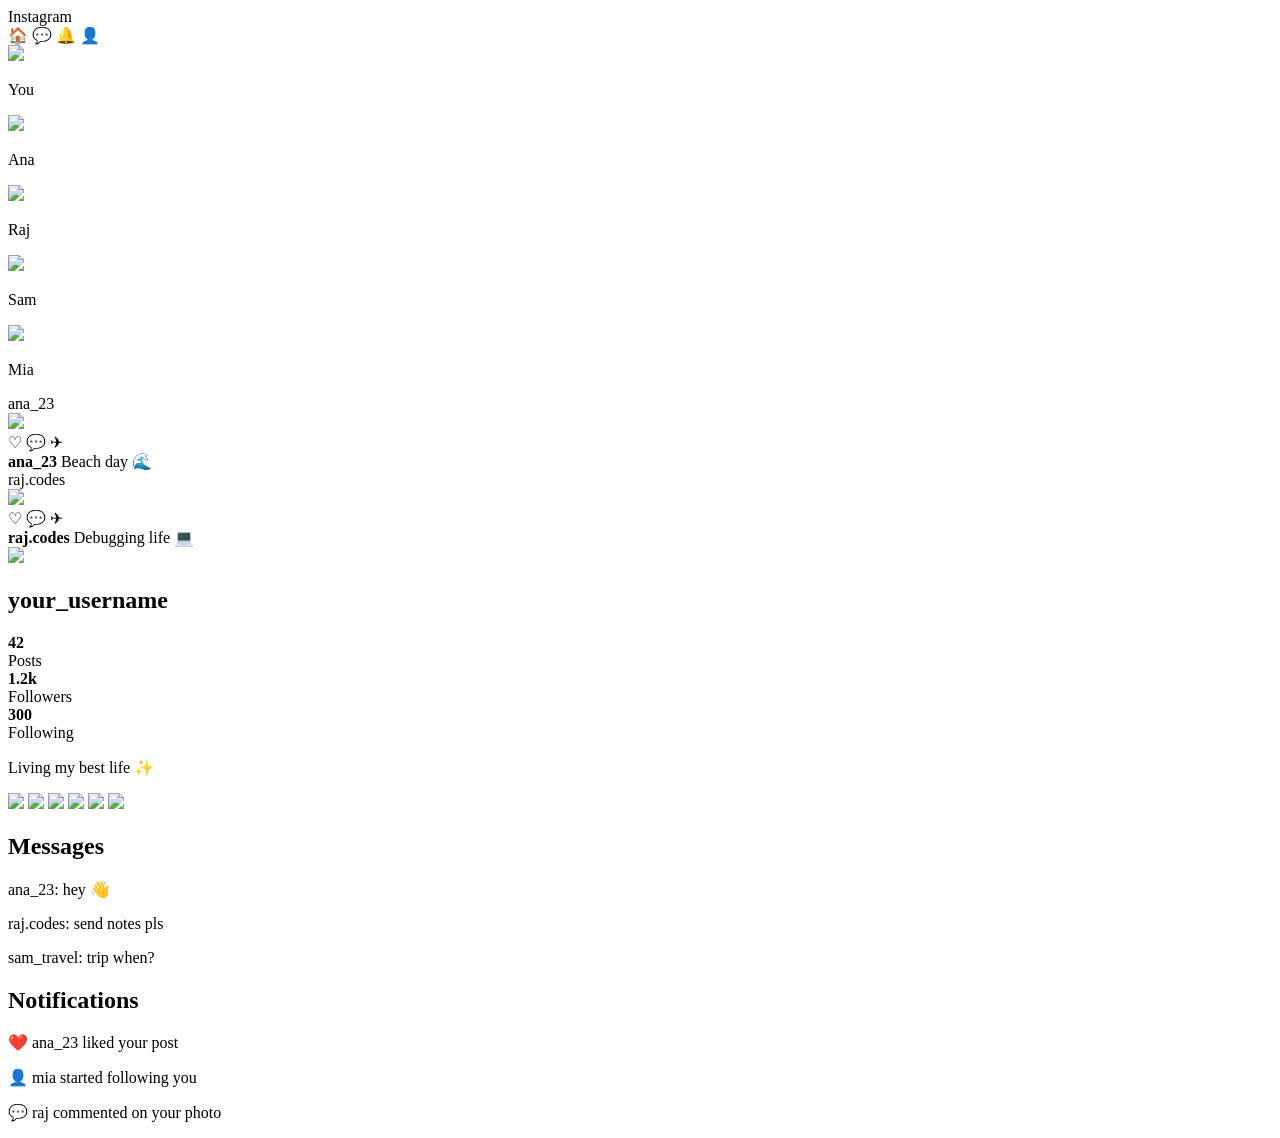
==== index.html @ eaaa369d "Update and rename insta.html to index.html gyuyg" ====
<!DOCTYPE html>
<html lang="en">
<head>
<meta charset="UTF-8">
<title>Instagram Clone</title>
<link rel="stylesheet" href="style.css">
</head>

<body>

<!-- Top Bar -->
<div class="topbar">
  <div class="logo">Instagram</div>
  <div class="nav-icons">
    <span onclick="showPage('home')">🏠</span>
    <span onclick="showPage('dm')">💬</span>
    <span onclick="showPage('notif')">🔔</span>
    <span onclick="showPage('profile')">👤</span>
  </div>
</div>

<!-- HOME PAGE -->
<div id="home" class="page active">

  <!-- Stories -->
  <div class="stories">
    <div class="story"><img src="https://picsum.photos/80?1"><p>You</p></div>
    <div class="story"><img src="https://picsum.photos/80?2"><p>Ana</p></div>
    <div class="story"><img src="https://picsum.photos/80?3"><p>Raj</p></div>
    <div class="story"><img src="https://picsum.photos/80?4"><p>Sam</p></div>
    <div class="story"><img src="https://picsum.photos/80?5"><p>Mia</p></div>
  </div>

  <!-- Feed -->
  <div class="feed">

    <div class="post">
      <div class="post-header">ana_23</div>
      <img src="https://picsum.photos/500/400?7">
      <div class="actions">
        <span class="like">♡</span>
        <span>💬</span>
        <span>✈</span>
      </div>
      <div class="caption"><b>ana_23</b> Beach day 🌊</div>
    </div>

    <div class="post">
      <div class="post-header">raj.codes</div>
      <img src="https://picsum.photos/500/400?8">
      <div class="actions">
        <span class="like">♡</span>
        <span>💬</span>
        <span>✈</span>
      </div>
      <div class="caption"><b>raj.codes</b> Debugging life 💻</div>
    </div>

  </div>
</div>

<!-- PROFILE PAGE -->
<div id="profile" class="page">

  <div class="profile">
    <img class="profile-pic" src="https://picsum.photos/150">
    <h2>your_username</h2>

    <div class="stats">
      <div><b>42</b><br>Posts</div>
      <div><b>1.2k</b><br>Followers</div>
      <div><b>300</b><br>Following</div>
    </div>

    <p>Living my best life ✨</p>
  </div>

  <div class="grid">
    <img src="https://picsum.photos/300?11">
    <img src="https://picsum.photos/300?12">
    <img src="https://picsum.photos/300?13">
    <img src="https://picsum.photos/300?14">
    <img src="https://picsum.photos/300?15">
    <img src="https://picsum.photos/300?16">
  </div>

</div>

<!-- DM PAGE -->
<div id="dm" class="page">
  <div class="panel">
    <h2>Messages</h2>
    <p>ana_23: hey 👋</p>
    <p>raj.codes: send notes pls</p>
    <p>sam_travel: trip when?</p>
  </div>
</div>

<!-- NOTIFICATIONS PAGE -->
<div id="notif" class="page">
  <div class="panel">
    <h2>Notifications</h2>
    <p>❤️ ana_23 liked your post</p>
    <p>👤 mia started following you</p>
    <p>💬 raj commented on your photo</p>
  </div>
</div>

<script>

/* Page switching */
function showPage(pageId){
  document.querySelectorAll(".page").forEach(p => p.classList.remove("active"));
  document.getElementById(pageId).classList.add("active");
}

/* Like button */
document.querySelectorAll(".like").forEach(btn => {
  btn.onclick = () => {
    btn.textContent = "❤";
    btn.style.color = "red";
  };
});

</script>

</body>

</html>
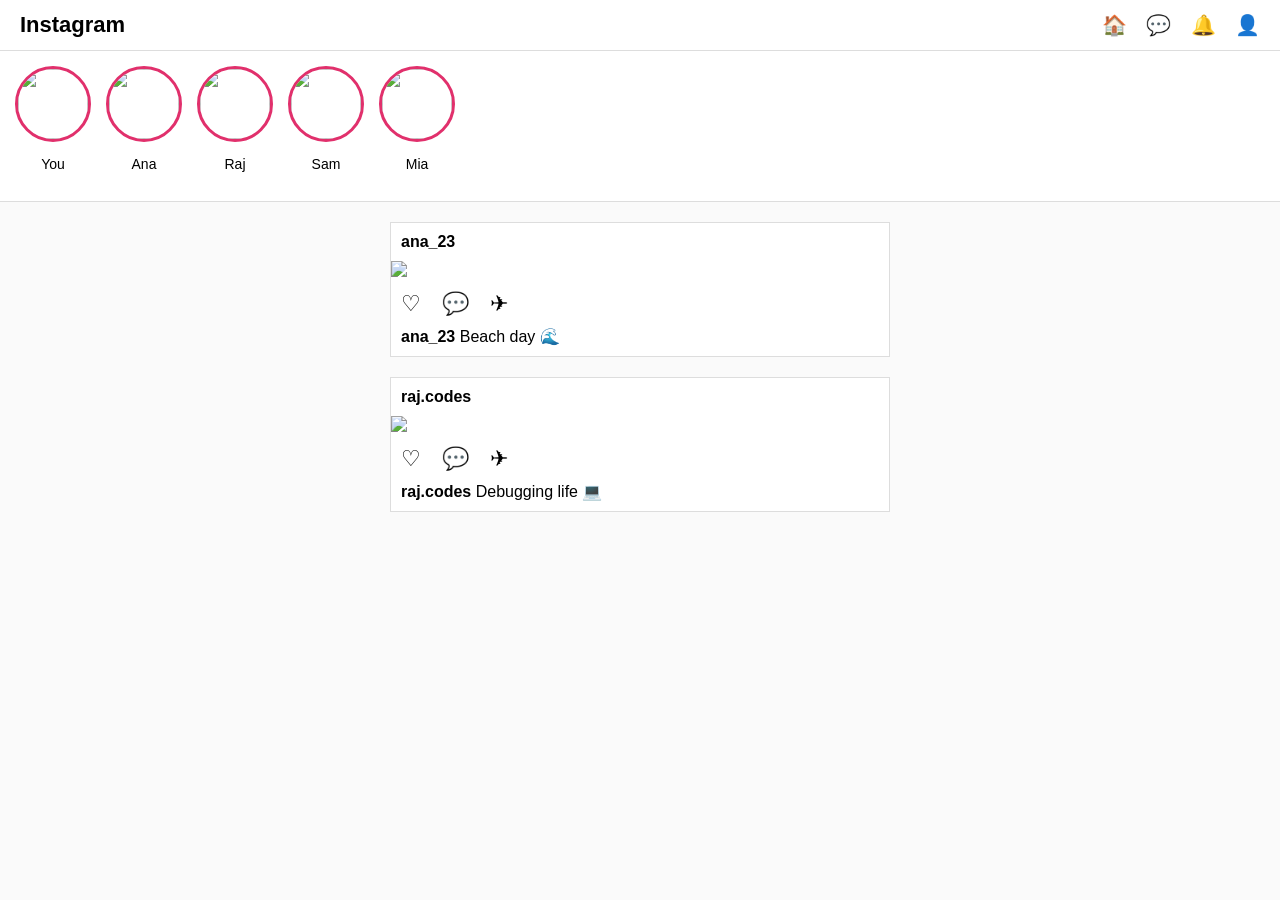
==== commit af7f9bb6: "Fix HTML encoding issues in index.html" ====
--- a/index.html
+++ b/index.html
@@ -127,3 +127,5 @@
 </body>
 
 </html>
+
+<!--trigger github pages -->
--- a/style.css
+++ b/style.css
@@ -0,0 +1,131 @@
+body {
+  margin: 0;
+  font-family: Arial, sans-serif;
+  background: #fafafa;
+}
+
+/* Top Bar */
+.topbar {
+  position: sticky;
+  top: 0;
+  background: white;
+  border-bottom: 1px solid #ddd;
+  padding: 12px 20px;
+  display: flex;
+  justify-content: space-between;
+  align-items: center;
+}
+
+.logo {
+  font-weight: bold;
+  font-size: 22px;
+}
+
+.nav-icons span {
+  margin-left: 15px;
+  font-size: 20px;
+  cursor: pointer;
+}
+
+/* Pages */
+.page {
+  display: none;
+}
+
+.active {
+  display: block;
+}
+
+/* Stories */
+.stories {
+  display: flex;
+  overflow-x: auto;
+  background: white;
+  padding: 15px;
+  border-bottom: 1px solid #ddd;
+}
+
+.story {
+  text-align: center;
+  margin-right: 15px;
+  font-size: 14px;
+}
+
+.story img {
+  width: 70px;
+  height: 70px;
+  border-radius: 50%;
+  border: 3px solid #e1306c;
+}
+
+/* Feed */
+.feed {
+  max-width: 500px;
+  margin: 20px auto;
+}
+
+.post {
+  background: white;
+  border: 1px solid #ddd;
+  margin-bottom: 20px;
+}
+
+.post-header {
+  padding: 10px;
+  font-weight: bold;
+}
+
+.post img {
+  width: 100%;
+}
+
+.actions {
+  padding: 10px;
+  font-size: 22px;
+}
+
+.actions span {
+  margin-right: 15px;
+  cursor: pointer;
+}
+
+.caption {
+  padding: 0 10px 10px;
+}
+
+/* Profile */
+.profile {
+  text-align: center;
+  padding: 20px;
+  background: white;
+}
+
+.profile-pic {
+  border-radius: 50%;
+}
+
+.stats {
+  display: flex;
+  justify-content: center;
+  gap: 30px;
+  margin: 15px 0;
+}
+
+.grid {
+  display: grid;
+  grid-template-columns: repeat(3, 1fr);
+  gap: 2px;
+}
+
+.grid img {
+  width: 100%;
+}
+
+/* Panels for DM + Notifications */
+.panel {
+  max-width: 500px;
+  margin: 30px auto;
+  background: white;
+  padding: 20px;
+  border: 1px solid #ddd;
+}
